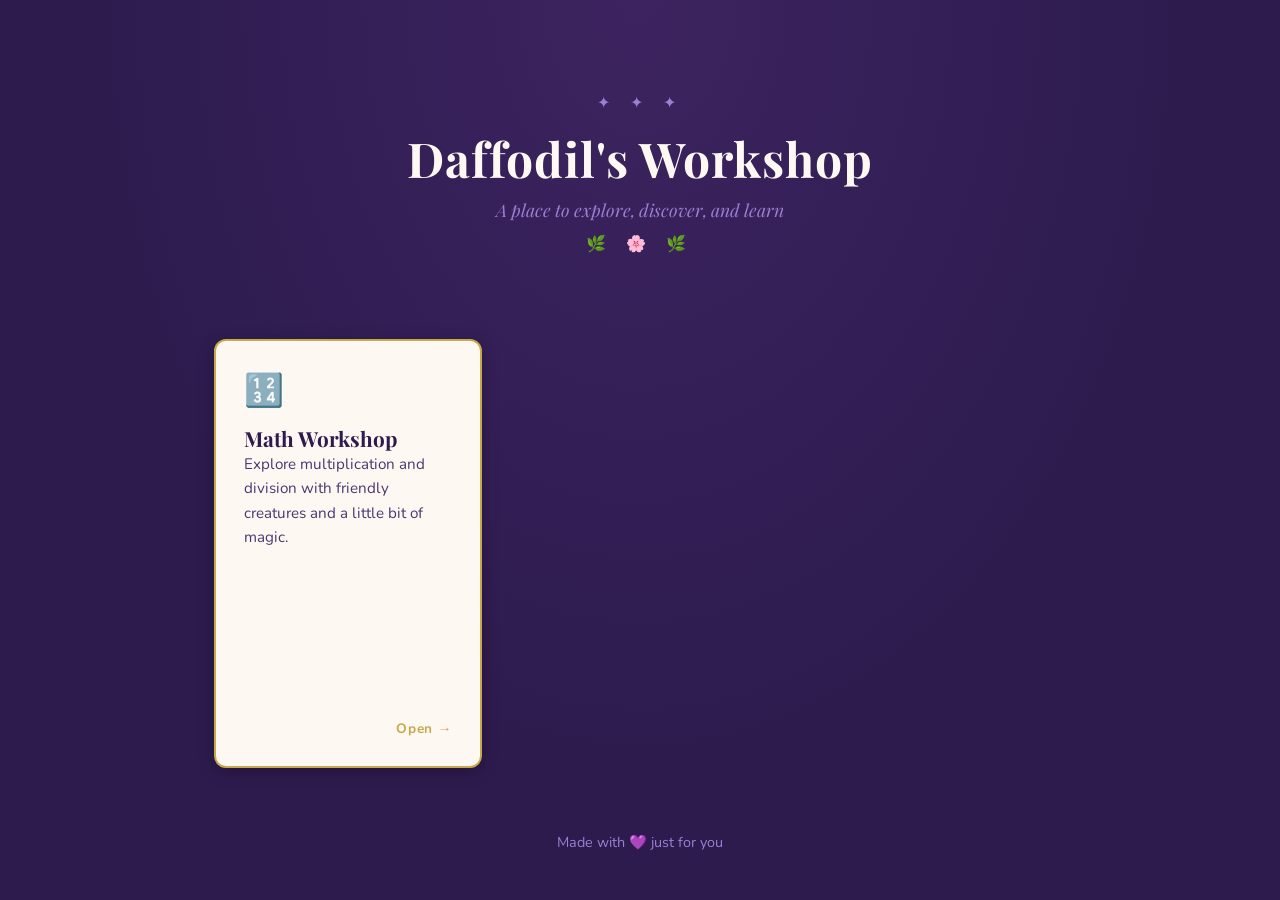
==== index.html @ a69fd313 "Add homepage and global styles" ====
<!DOCTYPE html>
<html lang="en">
<head>
  <meta charset="UTF-8" />
  <meta name="viewport" content="width=device-width, initial-scale=1.0" />
  <title>Daffodil's Workshop</title>
  <link rel="preconnect" href="https://fonts.googleapis.com" />
  <link rel="preconnect" href="https://fonts.gstatic.com" crossorigin />
  <link href="https://fonts.googleapis.com/css2?family=Playfair+Display:ital,wght@0,400;0,700;1,400&family=Nunito:wght@400;600;700&display=swap" rel="stylesheet" />
  <link rel="stylesheet" href="style/global.css" />
</head>
<body>

  <div class="page-wrapper">

    <header class="site-header">
      <div class="header-decoration">✦ ✦ ✦</div>
      <h1 class="site-title">Daffodil's Workshop</h1>
      <p class="site-tagline">A place to explore, discover, and learn</p>
      <div class="header-decoration">🌿 🌸 🌿</div>
    </header>

    <main class="game-shelf">

      <a href="games/math-workshop/index.html" class="journal-card">
        <div class="card-icon">🔢</div>
        <div class="card-content">
          <h2 class="card-title">Math Workshop</h2>
          <p class="card-description">Explore multiplication and division with friendly creatures and a little bit of magic.</p>
        </div>
        <div class="card-corner">Open →</div>
      </a>

      <!-- Future games get added here as new journal-card entries -->

    </main>

    <footer class="site-footer">
      <p>Made with 💜 just for you</p>
    </footer>

  </div>

</body>
</html>
---- style/global.css ----
/* ── Global Reset ── */
*, *::before, *::after {
  box-sizing: border-box;
  margin: 0;
  padding: 0;
}

/* ── Color & Font Variables ── */
:root {
  --purple-deep:    #2d1b4e;
  --purple-mid:     #5b3d8f;
  --purple-light:   #9b7fd4;
  --purple-pale:    #e8e0f5;
  --cream:          #fdf8f2;
  --text-dark:      #1e1230;
  --text-mid:       #4a3770;
  --accent-green:   #7a9e7e;
  --accent-gold:    #c9a84c;
  --font-title:     'Playfair Display', serif;
  --font-body:      'Nunito', sans-serif;
}

/* ── Base ── */
body {
  background-color: var(--purple-deep);
  color: var(--cream);
  font-family: var(--font-body);
  min-height: 100vh;
  background-image:
    radial-gradient(ellipse at top, #3d2460 0%, #2d1b4e 60%);
}

/* ── Page Wrapper ── */
.page-wrapper {
  max-width: 900px;
  margin: 0 auto;
  padding: 2rem 1.5rem;
  display: flex;
  flex-direction: column;
  min-height: 100vh;
}

/* ── Header ── */
.site-header {
  text-align: center;
  padding: 3rem 0 2.5rem;
}

.site-title {
  font-family: var(--font-title);
  font-size: 3rem;
  font-weight: 700;
  color: var(--cream);
  letter-spacing: 0.02em;
  margin: 0.5rem 0;
}

.site-tagline {
  font-family: var(--font-title);
  font-style: italic;
  font-size: 1.1rem;
  color: var(--purple-light);
  margin-top: 0.5rem;
}

.header-decoration {
  font-size: 1rem;
  color: var(--purple-light);
  letter-spacing: 0.5em;
  margin: 0.75rem 0;
}

/* ── Game Shelf ── */
.game-shelf {
  display: grid;
  grid-template-columns: repeat(auto-fill, minmax(260px, 1fr));
  gap: 1.5rem;
  padding: 2rem 0;
  flex: 1;
}

/* ── Journal Card ── */
.journal-card {
  background-color: var(--cream);
  color: var(--text-dark);
  border-radius: 12px;
  padding: 1.75rem;
  text-decoration: none;
  display: flex;
  flex-direction: column;
  gap: 0.75rem;
  border: 2px solid var(--accent-gold);
  box-shadow:
    0 4px 16px rgba(0,0,0,0.25),
    inset 0 1px 0 rgba(255,255,255,0.8);
  transition: transform 0.2s ease, box-shadow 0.2s ease;
  position: relative;
}

.journal-card:hover {
  transform: translateY(-4px);
  box-shadow:
    0 8px 24px rgba(0,0,0,0.35),
    inset 0 1px 0 rgba(255,255,255,0.8);
}

.card-icon {
  font-size: 2rem;
}

.card-title {
  font-family: var(--font-title);
  font-size: 1.3rem;
  color: var(--purple-deep);
}

.card-description {
  font-size: 0.95rem;
  color: var(--text-mid);
  line-height: 1.6;
}

.card-corner {
  margin-top: auto;
  font-size: 0.85rem;
  font-weight: 700;
  color: var(--accent-gold);
  text-align: right;
  letter-spacing: 0.05em;
}

/* ── Footer ── */
.site-footer {
  text-align: center;
  padding: 2rem 0 1rem;
  font-size: 0.9rem;
  color: var(--purple-light);
}
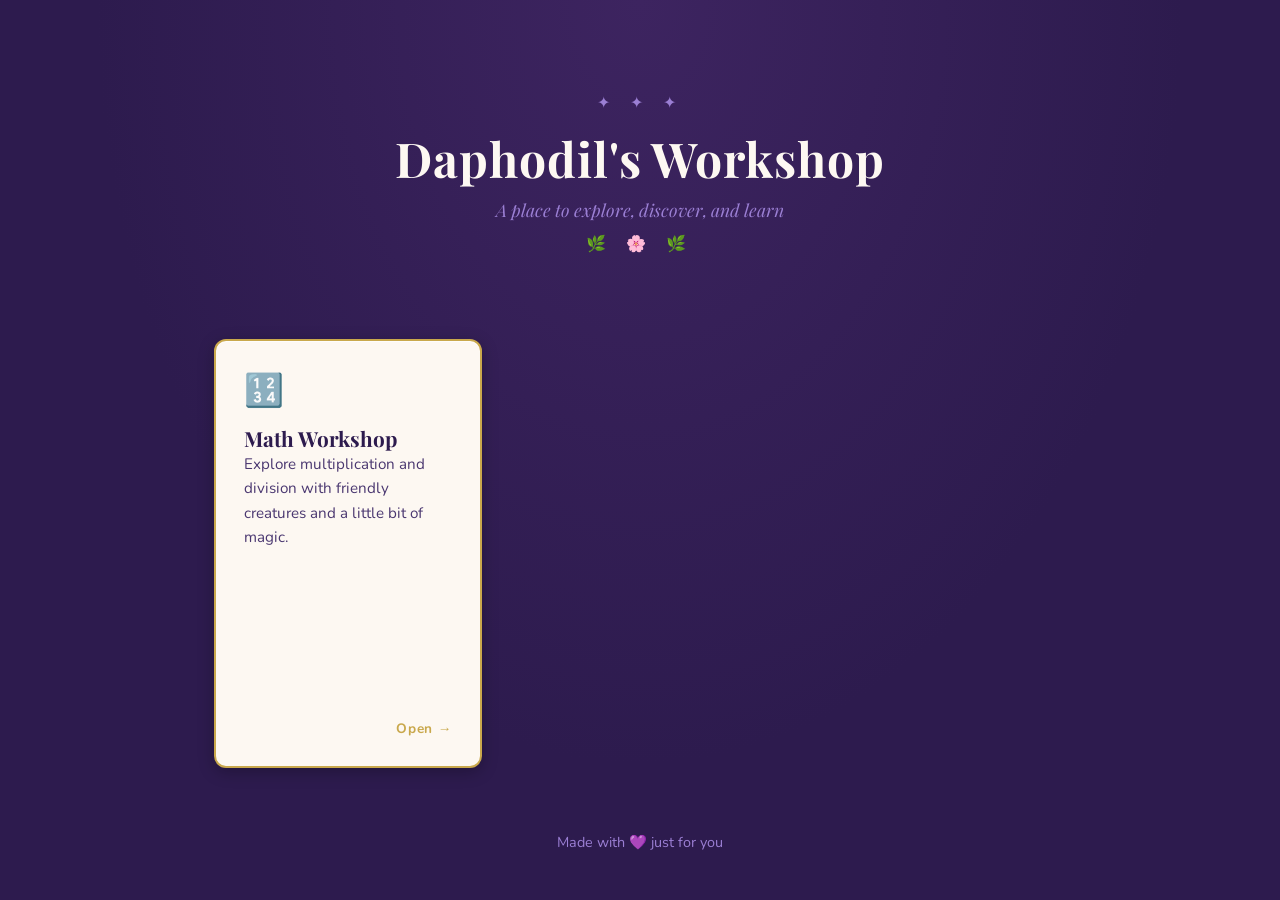
==== commit 3ce8cf79: "fix spelling" ====
--- a/index.html
+++ b/index.html
@@ -3,7 +3,7 @@
 <head>
   <meta charset="UTF-8" />
   <meta name="viewport" content="width=device-width, initial-scale=1.0" />
-  <title>Daffodil's Workshop</title>
+  <title>Daphodil's Workshop</title>
   <link rel="preconnect" href="https://fonts.googleapis.com" />
   <link rel="preconnect" href="https://fonts.gstatic.com" crossorigin />
   <link href="https://fonts.googleapis.com/css2?family=Playfair+Display:ital,wght@0,400;0,700;1,400&family=Nunito:wght@400;600;700&display=swap" rel="stylesheet" />
@@ -15,7 +15,7 @@
 
     <header class="site-header">
       <div class="header-decoration">✦ ✦ ✦</div>
-      <h1 class="site-title">Daffodil's Workshop</h1>
+      <h1 class="site-title">Daphodil's Workshop</h1>
       <p class="site-tagline">A place to explore, discover, and learn</p>
       <div class="header-decoration">🌿 🌸 🌿</div>
     </header>
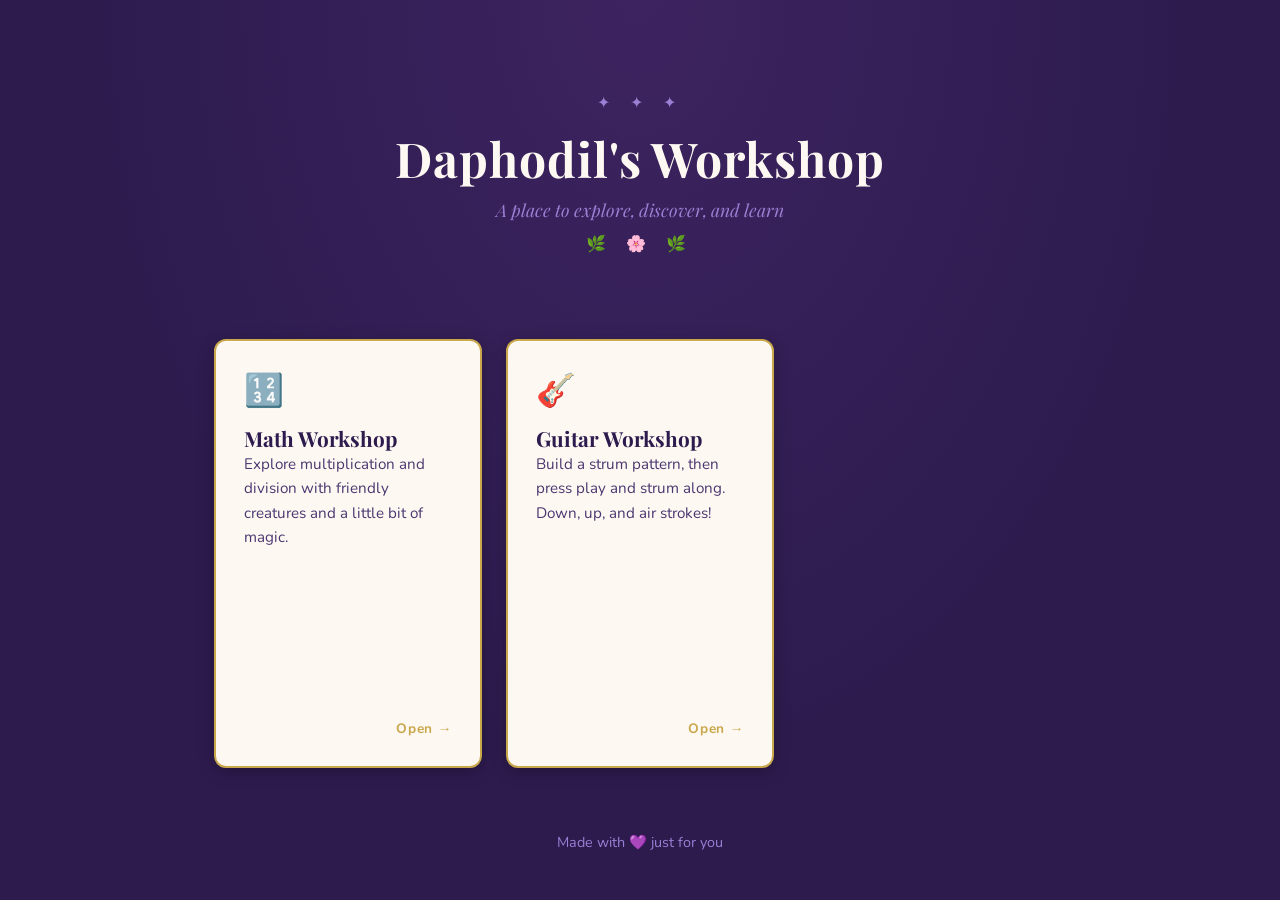
==== commit de576bea: "guitar add" ====
--- a/index.html
+++ b/index.html
@@ -31,6 +31,15 @@
         <div class="card-corner">Open →</div>
       </a>
 
+      <a href="games/guitar-workshop/" class="journal-card">
+        <div class="card-icon">🎸</div>
+        <div class="card-content">
+          <h2 class="card-title">Guitar Workshop</h2>
+          <p class="card-description">Build a strum pattern, then press play and strum along. Down, up, and air strokes!</p>
+        </div>
+        <div class="card-corner">Open →</div>
+      </a>
+
       <!-- Future games get added here as new journal-card entries -->
 
     </main>
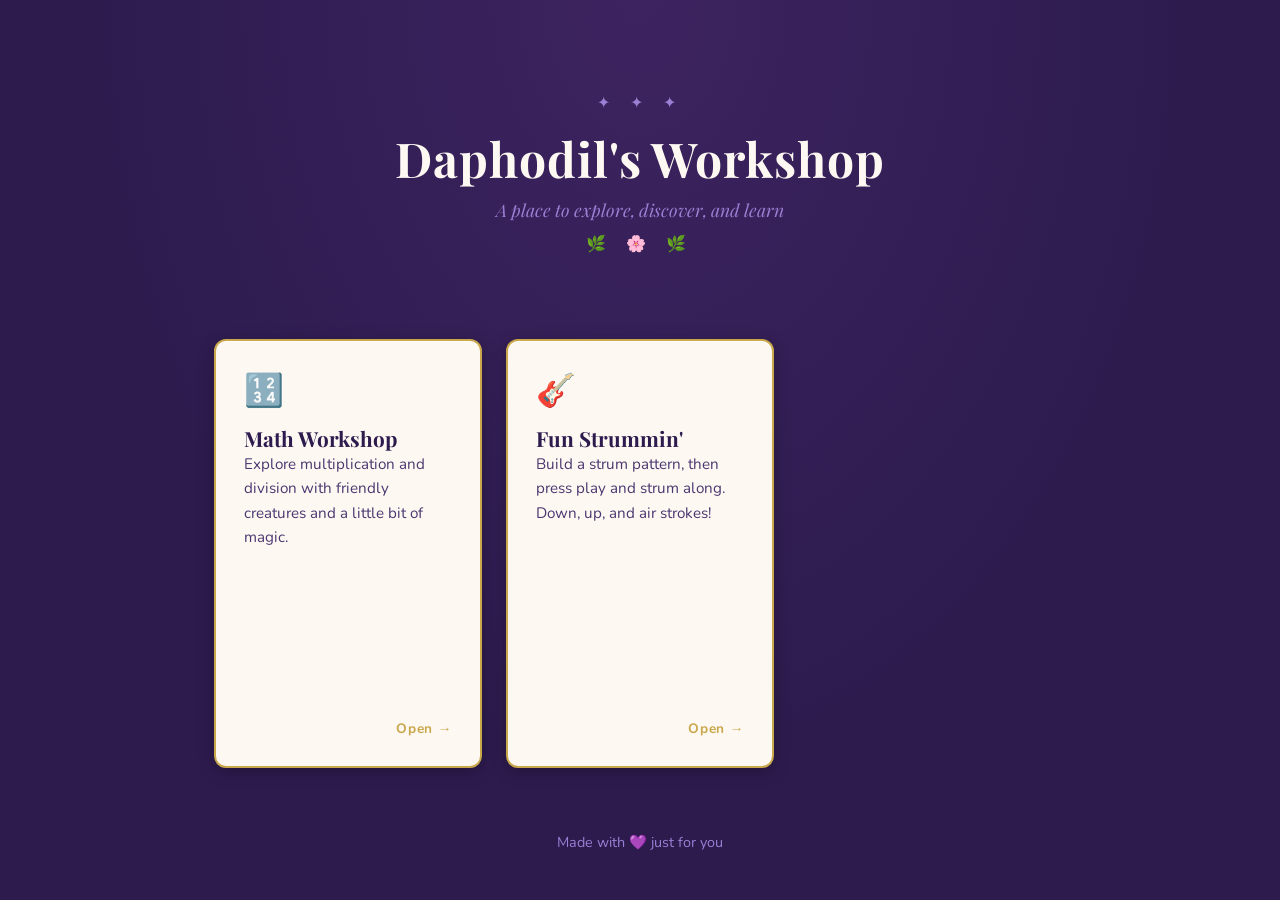
==== commit 0ef362b2: "guitar fix" ====
--- a/index.html
+++ b/index.html
@@ -34,7 +34,7 @@
       <a href="games/guitar-workshop/" class="journal-card">
         <div class="card-icon">🎸</div>
         <div class="card-content">
-          <h2 class="card-title">Guitar Workshop</h2>
+          <h2 class="card-title">Fun Strummin'</h2>
           <p class="card-description">Build a strum pattern, then press play and strum along. Down, up, and air strokes!</p>
         </div>
         <div class="card-corner">Open →</div>
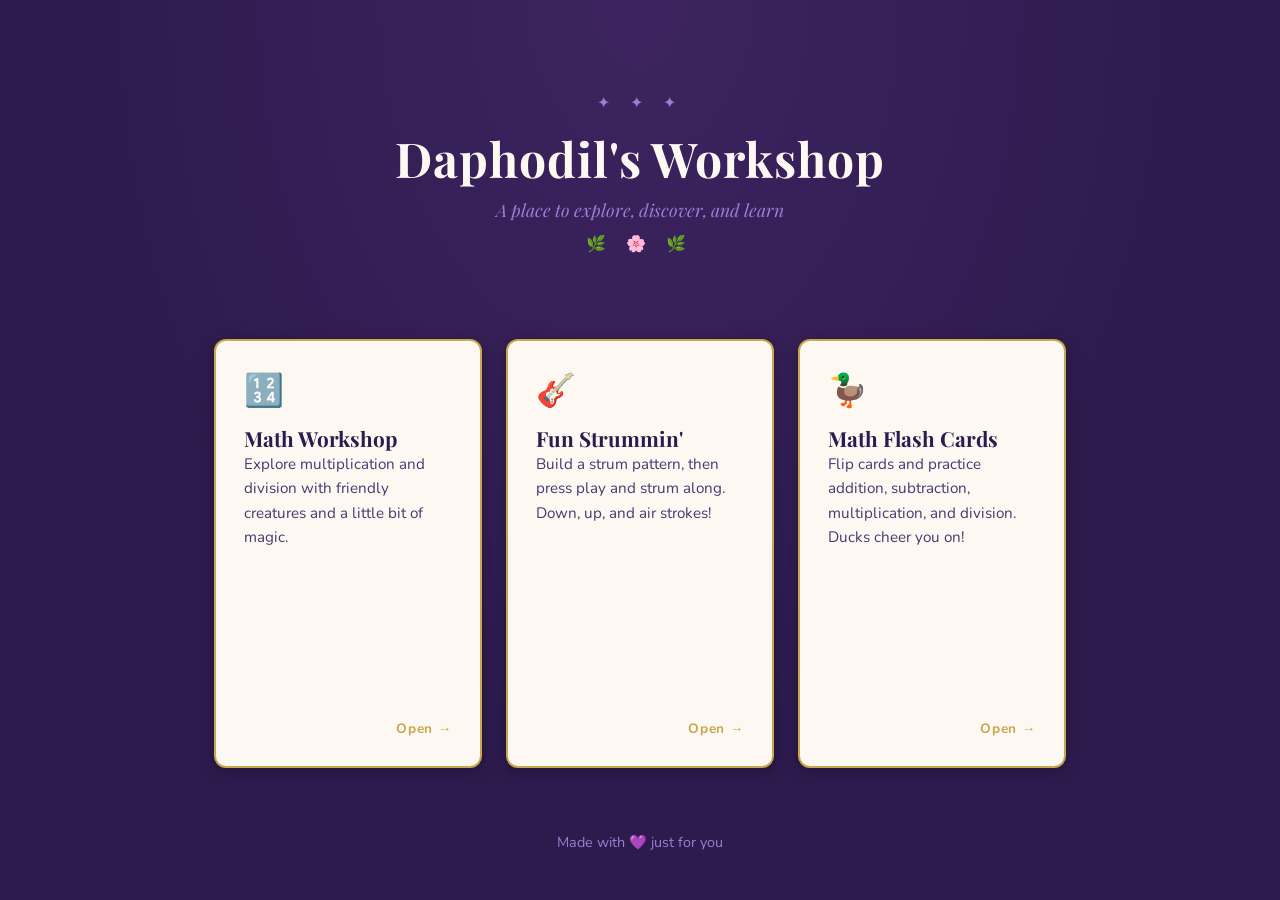
==== commit fc4450d3: "update guitar.js" ====
--- a/index.html
+++ b/index.html
@@ -40,6 +40,15 @@
         <div class="card-corner">Open →</div>
       </a>
 
+      <a href="games/flash-cards/index.html" class="journal-card">
+        <div class="card-icon">🦆</div>
+        <div class="card-content">
+          <h2 class="card-title">Math Flash Cards</h2>
+          <p class="card-description">Flip cards and practice addition, subtraction, multiplication, and division. Ducks cheer you on!</p>
+        </div>
+        <div class="card-corner">Open →</div>
+      </a>
+
       <!-- Future games get added here as new journal-card entries -->
 
     </main>
